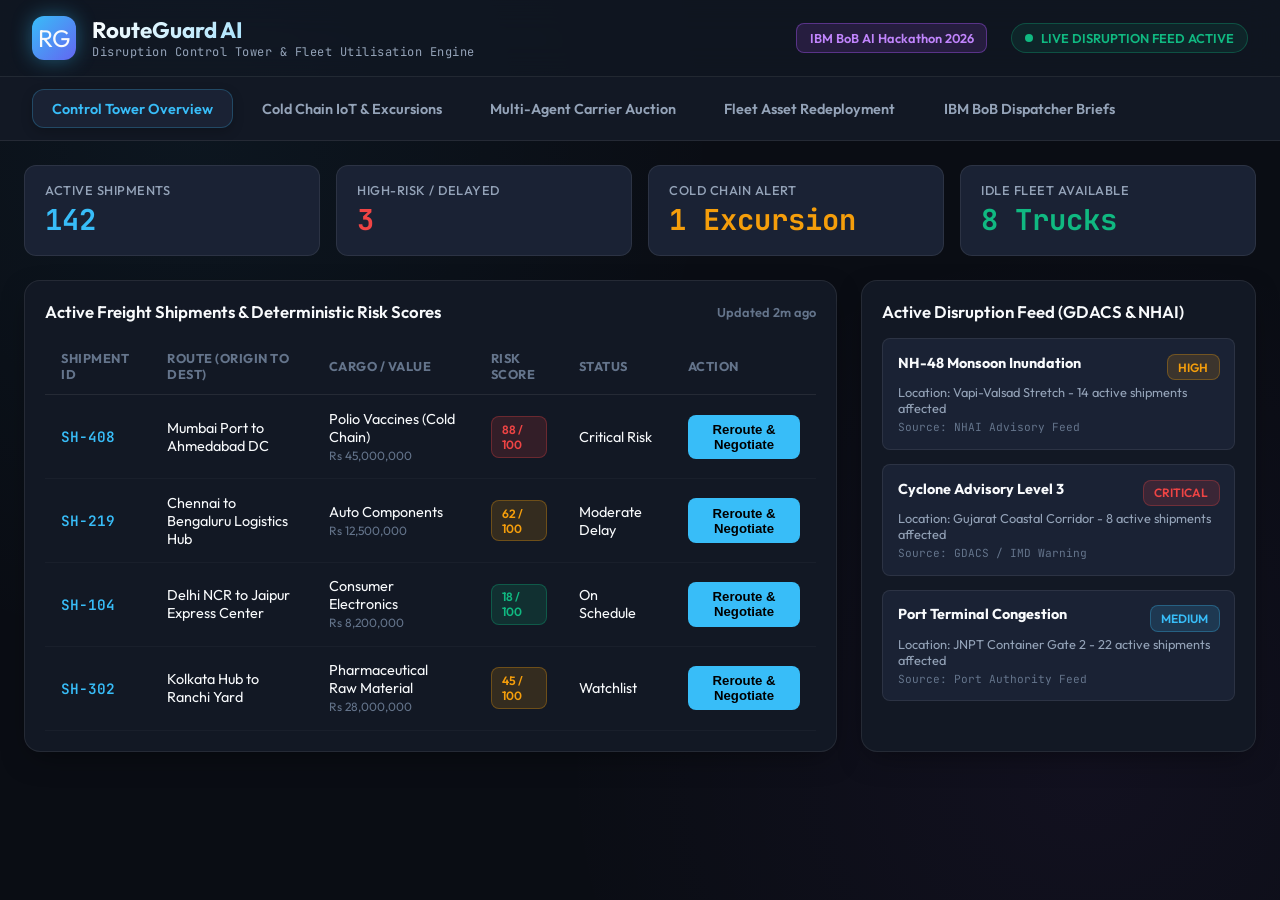
==== src/frontend/index.html @ 5aabf092 "feat: initial submission - RouteGuard AI Supply Chain Disruption Assistant IBM BoB AI Innovation Hac" ====
﻿<!DOCTYPE html>
<html lang="en">
<head>
  <meta charset="UTF-8">
  <meta name="viewport" content="width=device-width, initial-scale=1.0">
  <title>RouteGuard AI  -  Disruption Assistant &amp; Fleet Utilisation Optimizer</title>
  <link rel="stylesheet" href="styles.css">
</head>
<body>

  <!-- Header -->
  <header class="app-header">
    <div class="brand-section">
      <div class="logo-badge">RG</div>
      <div>
        <h1 class="brand-title">RouteGuard AI</h1>
        <p class="brand-sub">Disruption Control Tower &amp; Fleet Utilisation Engine</p>
      </div>
    </div>
    
    <div class="header-meta">
      <div class="bob-tag">
        IBM BoB AI Hackathon 2026
      </div>
      <div class="live-badge">
        <span class="pulse-dot"></span> LIVE DISRUPTION FEED ACTIVE
      </div>
    </div>
  </header>

  <!-- Navigation Tabs -->
  <nav class="nav-tabs">
    <button class="tab-btn active" onclick="switchTab('control-tower')">
      Control Tower Overview
    </button>
    <button class="tab-btn" onclick="switchTab('cold-chain')">
      Cold Chain IoT &amp; Excursions
    </button>
    <button class="tab-btn" onclick="switchTab('negotiation')">
      Multi-Agent Carrier Auction
    </button>
    <button class="tab-btn" onclick="switchTab('fleet')">
      Fleet Asset Redeployment
    </button>
    <button class="tab-btn" onclick="switchTab('copilot')">
      IBM BoB Dispatcher Briefs
    </button>
  </nav>

  <!-- Main Content Container -->
  <main class="main-container">

    <!-- 1. CONTROL TOWER OVERVIEW TAB -->
    <section id="tab-control-tower" class="tab-content active">
      <!-- Top Metrics -->
      <div class="stats-banner" style="margin-bottom: 1.5rem;">
        <div class="stat-box">
          <span class="stat-label">Active Shipments</span>
          <span class="stat-value accent" id="stat-active-count">142</span>
        </div>
        <div class="stat-box">
          <span class="stat-label">High-Risk / Delayed</span>
          <span class="stat-value critical" id="stat-risk-count">3</span>
        </div>
        <div class="stat-box">
          <span class="stat-label">Cold Chain Alert</span>
          <span class="stat-value warning" id="stat-cold-count">1 Excursion</span>
        </div>
        <div class="stat-box">
          <span class="stat-label">Idle Fleet Available</span>
          <span class="stat-value safe" id="stat-idle-count">8 Trucks</span>
        </div>
      </div>

      <div class="grid-container">
        <!-- Active Shipments Table -->
        <div class="card" style="grid-column: span 8;">
          <div class="card-title">
            <span>Active Freight Shipments &amp; Deterministic Risk Scores</span>
            <span style="font-size: 0.8rem; color: var(--text-muted);">Updated 2m ago</span>
          </div>

          <table class="shipment-table">
            <thead>
              <tr>
                <th>Shipment ID</th>
                <th>Route (Origin to Dest)</th>
                <th>Cargo / Value</th>
                <th>Risk Score</th>
                <th>Status</th>
                <th>Action</th>
              </tr>
            </thead>
            <tbody id="shipments-tbody">
              <!-- Rendered dynamically by JS -->
            </tbody>
          </table>
        </div>

        <!-- Live Disruption Radar -->
        <div class="card" style="grid-column: span 4;">
          <div class="card-title">
            <span>Active Disruption Feed (GDACS &amp; NHAI)</span>
          </div>

          <div id="disruption-feed-list" style="display: flex; flex-direction: column; gap: 0.9rem;">
            <!-- Rendered by JS -->
          </div>
        </div>
      </div>
    </section>

    <!-- 2. COLD CHAIN IOT MONITOR TAB -->
    <section id="tab-cold-chain" class="tab-content">
      <div class="card" style="margin-bottom: 1.5rem;">
        <div class="telemetry-header">
          <div>
            <h2 style="font-size: 1.2rem; font-weight: 700;">Cold Chain IoT Sensor Log &amp; Excursion Inspector</h2>
            <p style="font-size: 0.85rem; color: var(--text-secondary); margin-top: 2px;">
              Pre-delivery temperature excursion detection &amp; WHO/USFDA 21 CFR regulatory severity classification.
            </p>
          </div>
          <span class="badge badge-critical" id="cold-chain-status-badge">1 BREACH DETECTED</span>
        </div>

        <!-- Sensor Chart Visualization -->
        <div style="font-size: 0.85rem; font-weight: 600; color: var(--text-secondary); margin-bottom: 0.5rem;">
          SH-408 (Polio Vaccine Shipment)  -  Temperature Logs (deg C)
        </div>
        <div class="sensor-chart-container" id="sensor-chart">
          <!-- Rendered dynamically by JS -->
        </div>

        <!-- Regulatory Severity Classification Box -->
        <div style="background: rgba(239, 68, 68, 0.08); border: 1px solid rgba(239, 68, 68, 0.3); border-radius: var(--radius-md); padding: 1.25rem; margin-top: 1rem;">
          <div style="display: flex; justify-content: space-between; align-items: flex-start;">
            <div>
              <span class="badge badge-critical">CRITICAL REGULATORY EXCURSION</span>
              <h3 style="font-size: 1.1rem; font-weight: 700; margin-top: 0.5rem; color: #f87171;">
                Temperature Spike: 9.4 deg C for 42 consecutive minutes (Threshold: 2.0 deg C - 8.0 deg C)
              </h3>
              <p style="font-size: 0.85rem; color: var(--text-secondary); margin-top: 0.4rem; line-height: 1.4;">
                <strong>Regulatory Analysis:</strong> Violates WHO Vaccine Cold Chain Guidelines (Section 4.2) and USFDA 21 CFR Part 211. Severe potency loss risk if unmitigated prior to arrival at Ahmedabad Distribution Center.
              </p>
            </div>
            <button class="btn-action" style="background: var(--status-critical); color: #fff;" onclick="triggerColdChainReroute()">
              Dispatch Emergency Cold-Storage Reroute
            </button>
          </div>
        </div>
      </div>
    </section>

    <!-- 3. MULTI-AGENT CARRIER AUCTION TAB -->
    <section id="tab-negotiation" class="tab-content">
      <div class="card">
        <div class="card-title">
          <span>CrewAI Multi-Agent Carrier Negotiation Hub</span>
          <span class="badge badge-blue">Interactive Agent Auction</span>
        </div>
        <p style="font-size: 0.85rem; color: var(--text-secondary); margin-bottom: 1rem;">
          Simulated carrier personas bid in real-time on rerouted shipment SH-408. Negotiation logic balances Price, ETA Delta, and SLA Reliability Score.
        </p>

        <div class="bidding-grid" id="bidding-container">
          <!-- Rendered dynamically by JS -->
        </div>
      </div>
    </section>

    <!-- 4. FLEET ASSET REDEPLOYMENT TAB -->
    <section id="tab-fleet" class="tab-content">
      <div class="card">
        <div class="card-title">
          <span>Fleet Utilisation &amp; Idle Asset Redeployment Engine</span>
          <span class="badge badge-safe">8 Idle Assets Available</span>
        </div>
        <p style="font-size: 0.85rem; color: var(--text-secondary); margin-bottom: 1rem;">
          Matches unassigned trucks/containers sitting in proximity to disrupted corridors for instant load re-assignment.
        </p>

        <table class="shipment-table">
          <thead>
            <tr>
              <th>Asset ID / Type</th>
              <th>Current Location</th>
              <th>Driver / Status</th>
              <th>Distance to Surge Route</th>
              <th>Redeployment Match Score</th>
              <th>Action</th>
            </tr>
          </thead>
          <tbody id="fleet-tbody">
            <!-- Rendered dynamically by JS -->
          </tbody>
        </table>
      </div>
    </section>

    <!-- 5. IBM BOB DISPATCHER COPILOT TAB -->
    <section id="tab-copilot" class="tab-content">
      <div class="card">
        <div class="card-title">
          <span>IBM BoB Grounded Dispatcher Copilot</span>
          <span class="badge badge-blue">Zero-Hallucination Guardrails Active</span>
        </div>
        <p style="font-size: 0.85rem; color: var(--text-secondary); margin-bottom: 1rem;">
          Translates complex risk computations, cold-chain sensor breaches, and carrier bids into actionable natural-language briefs.
        </p>

        <div class="copilot-container">
          <div class="chat-history" id="chat-history">
            <div class="msg-bubble assistant">
              <div class="grounded-badge">IBM BoB Copilot  -  Grounded Response</div>
              Welcome Dispatcher! I have analyzed 142 active shipments. <strong>SH-408 (Polio Vaccines)</strong> requires immediate attention due to a 9.4 deg C cold-chain excursion and NH-48 monsoon flooding. How can I assist you?
            </div>
          </div>

          <div class="chat-input-row">
            <input type="text" id="chat-input" placeholder="Ask BoB (e.g. Summarize risk for SH-408, Recommend reroute for cold chain)..." onkeypress="if(event.key === 'Enter') sendCopilotMsg()">
            <button class="btn-action" onclick="sendCopilotMsg()">Send Brief Prompt</button>
          </div>
        </div>
      </div>
    </section>

  </main>

  <!-- Reroute Modal -->
  <div class="modal-overlay" id="reroute-modal">
    <div class="modal-content">
      <button class="modal-close" onclick="closeModal()">&times;</button>
      <h2 style="font-size: 1.3rem; margin-bottom: 0.5rem; color: var(--accent-blue);" id="modal-shipment-title">
        Reroute Analysis: SH-408
      </h2>
      <p style="font-size: 0.85rem; color: var(--text-secondary); margin-bottom: 1.25rem;">
        Deterministic corridor evaluation engine results with price and delay deltas.
      </p>

      <div id="modal-corridor-list" style="display: flex; flex-direction: column; gap: 1rem;">
        <!-- Rendered by JS -->
      </div>
    </div>
  </div>

  <script src="app.js"></script>
</body>
</html>
---- src/frontend/styles.css ----
/* RouteGuard AI — Control Tower Stylesheet */
@import url('https://fonts.googleapis.com/css2?family=Outfit:wght@300;400;500;600;700&family=JetBrains+Mono:wght@400;500;600&display=swap');

:root {
  --bg-primary: #0a0d14;
  --bg-surface: #121824;
  --bg-surface-elevated: #1a2234;
  --bg-glass: rgba(18, 24, 36, 0.75);
  
  --border-color: rgba(255, 255, 255, 0.08);
  --border-glow: rgba(56, 189, 248, 0.25);
  
  --text-primary: #f8fafc;
  --text-secondary: #94a3b8;
  --text-muted: #64748b;
  
  --accent-blue: #38bdf8;
  --accent-cyan: #06b6d4;
  --accent-indigo: #6366f1;
  --accent-purple: #a855f7;
  
  --status-critical: #ef4444;
  --status-critical-glow: rgba(239, 68, 68, 0.35);
  --status-warning: #f59e0b;
  --status-warning-glow: rgba(245, 158, 11, 0.35);
  --status-safe: #10b981;
  --status-safe-glow: rgba(16, 185, 129, 0.35);
  
  --font-main: 'Outfit', sans-serif;
  --font-code: 'JetBrains Mono', monospace;
  
  --radius-sm: 8px;
  --radius-md: 12px;
  --radius-lg: 16px;
  --radius-xl: 24px;
}

* {
  margin: 0;
  padding: 0;
  box-sizing: border-box;
}

body {
  font-family: var(--font-main);
  background-color: var(--bg-primary);
  color: var(--text-primary);
  min-height: 100vh;
  overflow-x: hidden;
  background-image: 
    radial-gradient(circle at 15% 15%, rgba(56, 189, 248, 0.05) 0%, transparent 40%),
    radial-gradient(circle at 85% 85%, rgba(168, 85, 247, 0.05) 0%, transparent 40%);
}

/* App Header */
.app-header {
  display: flex;
  justify-content: space-between;
  align-items: center;
  padding: 1rem 2rem;
  background: var(--bg-glass);
  backdrop-filter: blur(16px);
  border-bottom: 1px solid var(--border-color);
  position: sticky;
  top: 0;
  z-index: 1000;
}

.brand-section {
  display: flex;
  align-items: center;
  gap: 1rem;
}

.logo-badge {
  width: 44px;
  height: 44px;
  background: linear-gradient(135deg, var(--accent-blue), var(--accent-indigo));
  border-radius: var(--radius-md);
  display: flex;
  align-items: center;
  justify-content: center;
  font-size: 1.5rem;
  box-shadow: 0 0 20px rgba(56, 189, 248, 0.4);
}

.brand-title {
  font-size: 1.4rem;
  font-weight: 700;
  background: linear-gradient(135deg, #ffffff, var(--accent-blue));
  -webkit-background-clip: text;
  -webkit-text-fill-color: transparent;
}

.brand-sub {
  font-size: 0.75rem;
  color: var(--text-secondary);
  font-family: var(--font-code);
  letter-spacing: 0.5px;
}

.header-meta {
  display: flex;
  align-items: center;
  gap: 1.5rem;
}

.live-badge {
  display: flex;
  align-items: center;
  gap: 0.5rem;
  padding: 0.4rem 0.8rem;
  background: rgba(16, 185, 129, 0.1);
  border: 1px solid rgba(16, 185, 129, 0.3);
  border-radius: 9999px;
  font-size: 0.8rem;
  color: var(--status-safe);
  font-weight: 600;
}

.pulse-dot {
  width: 8px;
  height: 8px;
  background-color: var(--status-safe);
  border-radius: 50%;
  animation: pulse 2s infinite;
}

@keyframes pulse {
  0% { transform: scale(0.95); box-shadow: 0 0 0 0 rgba(16, 185, 129, 0.7); }
  70% { transform: scale(1); box-shadow: 0 0 0 10px rgba(16, 185, 129, 0); }
  100% { transform: scale(0.95); box-shadow: 0 0 0 0 rgba(16, 185, 129, 0); }
}

.bob-tag {
  background: rgba(168, 85, 247, 0.15);
  border: 1px solid rgba(168, 85, 247, 0.4);
  color: #c084fc;
  padding: 0.4rem 0.8rem;
  border-radius: var(--radius-sm);
  font-size: 0.8rem;
  font-weight: 600;
  display: flex;
  align-items: center;
  gap: 0.4rem;
}

/* Navigation Tabs */
.nav-tabs {
  display: flex;
  gap: 0.5rem;
  padding: 0.75rem 2rem;
  background: var(--bg-surface);
  border-bottom: 1px solid var(--border-color);
  overflow-x: auto;
}

.tab-btn {
  background: transparent;
  border: 1px solid transparent;
  color: var(--text-secondary);
  padding: 0.6rem 1.2rem;
  border-radius: var(--radius-md);
  font-family: var(--font-main);
  font-size: 0.9rem;
  font-weight: 600;
  cursor: pointer;
  display: flex;
  align-items: center;
  gap: 0.5rem;
  transition: all 0.25s ease;
}

.tab-btn:hover {
  color: var(--text-primary);
  background: rgba(255, 255, 255, 0.04);
}

.tab-btn.active {
  background: var(--bg-surface-elevated);
  color: var(--accent-blue);
  border-color: var(--border-glow);
  box-shadow: 0 4px 12px rgba(0, 0, 0, 0.2);
}

/* Layout Main Container */
.main-container {
  max-width: 1600px;
  margin: 0 auto;
  padding: 1.5rem;
}

.tab-content {
  display: none;
  animation: fadeIn 0.3s ease;
}

.tab-content.active {
  display: block;
}

@keyframes fadeIn {
  from { opacity: 0; transform: translateY(6px); }
  to { opacity: 1; transform: translateY(0); }
}

/* Dashboard Grid */
.grid-container {
  display: grid;
  grid-template-columns: repeat(12, 1fr);
  gap: 1.5rem;
}

.card {
  background: var(--bg-surface);
  border: 1px solid var(--border-color);
  border-radius: var(--radius-lg);
  padding: 1.25rem;
  position: relative;
  overflow: hidden;
  box-shadow: 0 10px 30px -10px rgba(0,0,0,0.5);
  transition: transform 0.2s ease, border-color 0.2s ease;
}

.card:hover {
  border-color: rgba(255, 255, 255, 0.15);
}

.card-title {
  font-size: 1.05rem;
  font-weight: 600;
  color: var(--text-primary);
  margin-bottom: 1rem;
  display: flex;
  align-items: center;
  justify-content: space-between;
}

/* Stats Ticker Banner */
.stats-banner {
  grid-column: span 12;
  display: grid;
  grid-template-columns: repeat(auto-fit, minmax(220px, 1fr));
  gap: 1rem;
}

.stat-box {
  background: var(--bg-surface-elevated);
  border: 1px solid var(--border-color);
  border-radius: var(--radius-md);
  padding: 1rem 1.25rem;
  display: flex;
  flex-direction: column;
}

.stat-label {
  font-size: 0.8rem;
  color: var(--text-secondary);
  font-weight: 500;
  text-transform: uppercase;
  letter-spacing: 0.5px;
}

.stat-value {
  font-size: 1.8rem;
  font-weight: 700;
  margin-top: 0.2rem;
  font-family: var(--font-code);
}

.stat-value.critical { color: var(--status-critical); }
.stat-value.warning { color: var(--status-warning); }
.stat-value.safe { color: var(--status-safe); }
.stat-value.accent { color: var(--accent-blue); }

/* Shipment Table */
.shipment-table {
  width: 100%;
  border-collapse: collapse;
  margin-top: 0.5rem;
}

.shipment-table th {
  text-align: left;
  padding: 0.75rem 1rem;
  color: var(--text-muted);
  font-size: 0.8rem;
  text-transform: uppercase;
  letter-spacing: 0.5px;
  border-bottom: 1px solid var(--border-color);
}

.shipment-table td {
  padding: 0.9rem 1rem;
  font-size: 0.9rem;
  border-bottom: 1px solid rgba(255, 255, 255, 0.03);
}

.shipment-table tr:hover td {
  background: rgba(255, 255, 255, 0.02);
}

/* Badges */
.badge {
  padding: 0.3rem 0.65rem;
  border-radius: var(--radius-sm);
  font-size: 0.75rem;
  font-weight: 600;
  display: inline-flex;
  align-items: center;
  gap: 0.3rem;
}

.badge-critical {
  background: rgba(239, 68, 68, 0.15);
  color: var(--status-critical);
  border: 1px solid rgba(239, 68, 68, 0.3);
}

.badge-warning {
  background: rgba(245, 158, 11, 0.15);
  color: var(--status-warning);
  border: 1px solid rgba(245, 158, 11, 0.3);
}

.badge-safe {
  background: rgba(16, 185, 129, 0.15);
  color: var(--status-safe);
  border: 1px solid rgba(16, 185, 129, 0.3);
}

.badge-blue {
  background: rgba(56, 189, 248, 0.15);
  color: var(--accent-blue);
  border: 1px solid rgba(56, 189, 248, 0.3);
}

/* Action Button */
.btn-action {
  background: var(--accent-blue);
  color: #000;
  border: none;
  padding: 0.45rem 0.9rem;
  border-radius: var(--radius-sm);
  font-weight: 600;
  font-size: 0.825rem;
  cursor: pointer;
  transition: all 0.2s ease;
}

.btn-action:hover {
  background: #7dd3fc;
  box-shadow: 0 0 12px rgba(56, 189, 248, 0.5);
}

/* Cold Chain Telemetry View */
.telemetry-header {
  display: flex;
  justify-content: space-between;
  align-items: center;
  margin-bottom: 1rem;
}

.sensor-chart-container {
  height: 220px;
  width: 100%;
  background: var(--bg-surface-elevated);
  border-radius: var(--radius-md);
  padding: 1rem;
  margin: 1rem 0;
  position: relative;
  display: flex;
  align-items: flex-end;
  gap: 8px;
}

.chart-bar-wrap {
  flex: 1;
  display: flex;
  flex-direction: column;
  align-items: center;
  height: 100%;
  justify-content: flex-end;
}

.chart-bar {
  width: 100%;
  border-radius: 4px 4px 0 0;
  transition: height 0.4s ease;
  position: relative;
}

.chart-bar.breach {
  background: linear-gradient(to top, var(--status-critical), #f87171);
  box-shadow: 0 0 10px var(--status-critical-glow);
}

.chart-bar.normal {
  background: linear-gradient(to top, var(--accent-cyan), var(--accent-blue));
}

.bar-time {
  font-size: 0.65rem;
  color: var(--text-muted);
  margin-top: 6px;
  font-family: var(--font-code);
}

.bar-val {
  font-size: 0.7rem;
  font-family: var(--font-code);
  font-weight: 600;
  margin-bottom: 4px;
}

/* CrewAI Bidding Cards */
.bidding-grid {
  display: grid;
  grid-template-columns: repeat(auto-fit, minmax(300px, 1fr));
  gap: 1.25rem;
  margin-top: 1rem;
}

.bidder-card {
  background: var(--bg-surface-elevated);
  border: 1px solid var(--border-color);
  border-radius: var(--radius-md);
  padding: 1.25rem;
  display: flex;
  flex-direction: column;
  justify-content: space-between;
}

.bidder-card.winner {
  border-color: var(--status-safe);
  box-shadow: 0 0 20px rgba(16, 185, 129, 0.2);
}

.bidder-name {
  font-size: 1.1rem;
  font-weight: 700;
  display: flex;
  align-items: center;
  justify-content: space-between;
}

.bid-metrics {
  margin: 1rem 0;
  display: grid;
  grid-template-columns: 1fr 1fr;
  gap: 0.75rem;
}

.metric-item {
  background: rgba(0, 0, 0, 0.2);
  padding: 0.5rem 0.75rem;
  border-radius: var(--radius-sm);
}

.metric-item .val {
  font-size: 1.1rem;
  font-weight: 700;
  font-family: var(--font-code);
}

/* Copilot Chat */
.copilot-container {
  display: flex;
  flex-direction: column;
  height: 520px;
  background: var(--bg-surface-elevated);
  border-radius: var(--radius-md);
  border: 1px solid var(--border-color);
}

.chat-history {
  flex: 1;
  padding: 1.25rem;
  overflow-y: auto;
  display: flex;
  flex-direction: column;
  gap: 1rem;
}

.msg-bubble {
  max-width: 80%;
  padding: 0.9rem 1.1rem;
  border-radius: var(--radius-md);
  font-size: 0.9rem;
  line-height: 1.5;
}

.msg-bubble.assistant {
  align-self: flex-start;
  background: rgba(255, 255, 255, 0.05);
  border: 1px solid var(--border-color);
  color: var(--text-primary);
}

.msg-bubble.user {
  align-self: flex-end;
  background: linear-gradient(135deg, var(--accent-blue), var(--accent-indigo));
  color: #fff;
}

.msg-bubble .grounded-badge {
  font-size: 0.7rem;
  font-family: var(--font-code);
  color: var(--accent-cyan);
  margin-bottom: 0.4rem;
  display: flex;
  align-items: center;
  gap: 0.3rem;
}

.chat-input-row {
  display: flex;
  padding: 0.9rem;
  background: var(--bg-surface);
  border-top: 1px solid var(--border-color);
  gap: 0.75rem;
}

.chat-input-row input {
  flex: 1;
  background: var(--bg-surface-elevated);
  border: 1px solid var(--border-color);
  border-radius: var(--radius-sm);
  padding: 0.75rem 1rem;
  color: #fff;
  font-family: var(--font-main);
  font-size: 0.9rem;
  outline: none;
}

.chat-input-row input:focus {
  border-color: var(--accent-blue);
}

/* Modal Popup */
.modal-overlay {
  position: fixed;
  top: 0;
  left: 0;
  width: 100vw;
  height: 100vh;
  background: rgba(0, 0, 0, 0.8);
  backdrop-filter: blur(8px);
  display: flex;
  align-items: center;
  justify-content: center;
  z-index: 9999;
  opacity: 0;
  pointer-events: none;
  transition: opacity 0.25s ease;
}

.modal-overlay.active {
  opacity: 1;
  pointer-events: auto;
}

.modal-content {
  background: var(--bg-surface);
  border: 1px solid var(--border-glow);
  border-radius: var(--radius-xl);
  max-width: 750px;
  width: 90%;
  padding: 2rem;
  position: relative;
  box-shadow: 0 20px 50px rgba(0,0,0,0.8);
}

.modal-close {
  position: absolute;
  top: 1.25rem;
  right: 1.25rem;
  background: transparent;
  border: none;
  color: var(--text-muted);
  font-size: 1.5rem;
  cursor: pointer;
}

.modal-close:hover { color: #fff; }
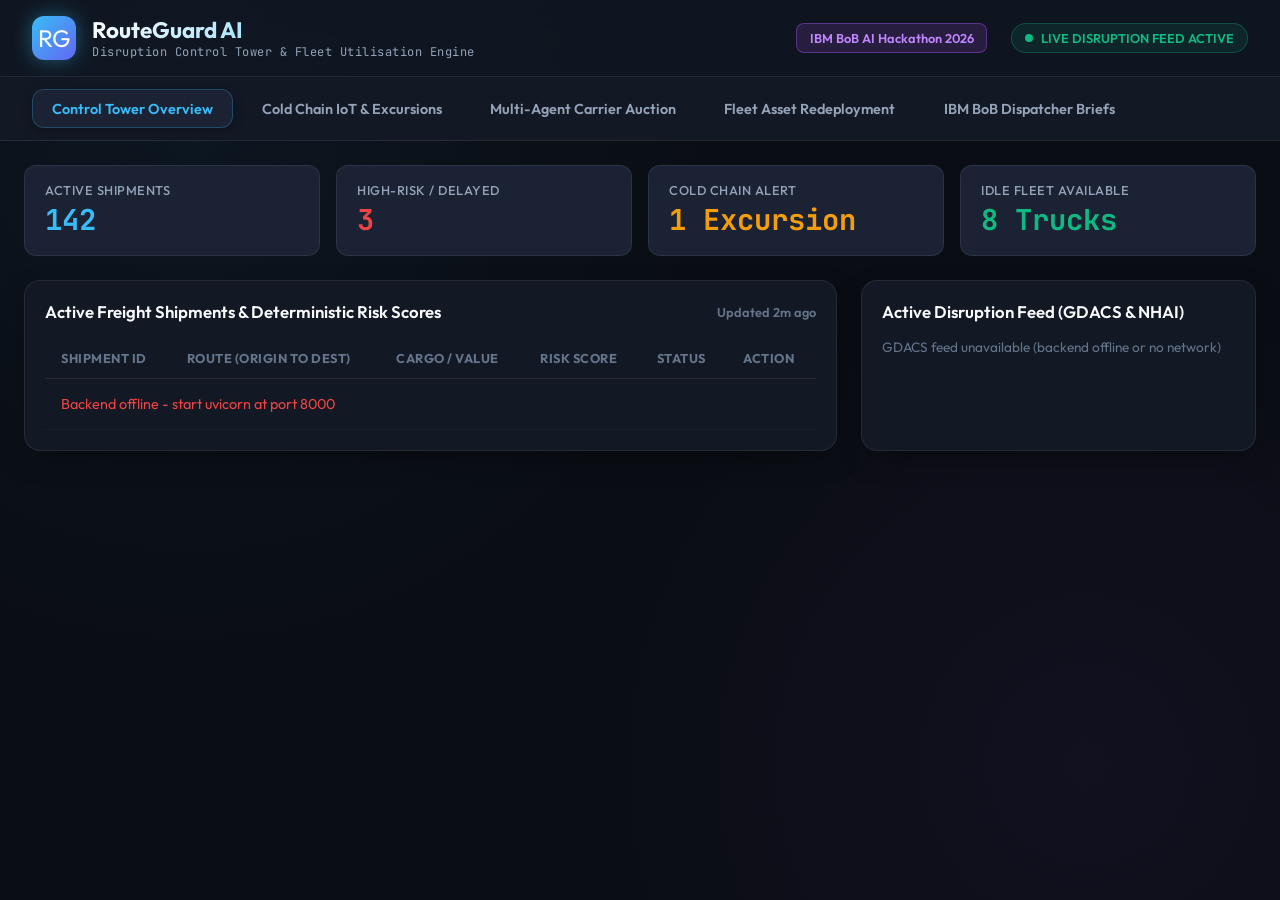
==== commit f111ec9a: "feat: wire all frontend tabs to live backend APIs - Remove all hardcoded mockData arrays (mockShipme" ====
--- a/src/frontend/index.html
+++ b/src/frontend/index.html
@@ -125,28 +125,15 @@
 
         <!-- Sensor Chart Visualization -->
         <div style="font-size: 0.85rem; font-weight: 600; color: var(--text-secondary); margin-bottom: 0.5rem;">
-          SH-408 (Polio Vaccine Shipment)  -  Temperature Logs (deg C)
+          SHP-1001 (Polio Vaccine Shipment) - Live IoT Temperature Logs (deg C)
         </div>
         <div class="sensor-chart-container" id="sensor-chart">
-          <!-- Rendered dynamically by JS -->
-        </div>
-
-        <!-- Regulatory Severity Classification Box -->
-        <div style="background: rgba(239, 68, 68, 0.08); border: 1px solid rgba(239, 68, 68, 0.3); border-radius: var(--radius-md); padding: 1.25rem; margin-top: 1rem;">
-          <div style="display: flex; justify-content: space-between; align-items: flex-start;">
-            <div>
-              <span class="badge badge-critical">CRITICAL REGULATORY EXCURSION</span>
-              <h3 style="font-size: 1.1rem; font-weight: 700; margin-top: 0.5rem; color: #f87171;">
-                Temperature Spike: 9.4 deg C for 42 consecutive minutes (Threshold: 2.0 deg C - 8.0 deg C)
-              </h3>
-              <p style="font-size: 0.85rem; color: var(--text-secondary); margin-top: 0.4rem; line-height: 1.4;">
-                <strong>Regulatory Analysis:</strong> Violates WHO Vaccine Cold Chain Guidelines (Section 4.2) and USFDA 21 CFR Part 211. Severe potency loss risk if unmitigated prior to arrival at Ahmedabad Distribution Center.
-              </p>
-            </div>
-            <button class="btn-action" style="background: var(--status-critical); color: #fff;" onclick="triggerColdChainReroute()">
-              Dispatch Emergency Cold-Storage Reroute
-            </button>
-          </div>
+          <!-- Rendered dynamically by JS from GET /api/cold-chain/telemetry/SHP-1001 -->
+        </div>
+
+        <!-- Regulatory Severity Box - populated dynamically by loadColdChain() -->
+        <div id="cold-chain-report-box">
+          <!-- Filled by app.js loadColdChain() from GET /api/cold-chain/report/SHP-1001 -->
         </div>
       </div>
     </section>
@@ -159,11 +146,26 @@
           <span class="badge badge-blue">Interactive Agent Auction</span>
         </div>
         <p style="font-size: 0.85rem; color: var(--text-secondary); margin-bottom: 1rem;">
-          Simulated carrier personas bid in real-time on rerouted shipment SH-408. Negotiation logic balances Price, ETA Delta, and SLA Reliability Score.
+          Three CrewAI carrier agents bid on the rerouted shipment. The negotiator agent picks the best contract.
+          Priority: <strong>balanced</strong> (cheapest | fastest | most_reliable | balanced).
         </p>
 
+        <div style="display: flex; gap: 0.75rem; margin-bottom: 1rem; flex-wrap: wrap;">
+          <button class="btn-action" onclick="runNegotiation('SHP-1001','balanced')">
+            Run Auction for SHP-1001 (Vaccines)
+          </button>
+          <button class="btn-action" onclick="runNegotiation('SHP-1002','cheapest')">
+            Run Auction for SHP-1002 (Machinery)
+          </button>
+          <button class="btn-action" onclick="runNegotiation('SHP-1003','fastest')">
+            Run Auction for SHP-1003 (Electronics JIT)
+          </button>
+        </div>
+
         <div class="bidding-grid" id="bidding-container">
-          <!-- Rendered dynamically by JS -->
+          <div style="text-align:center;padding:2rem;color:var(--text-muted);grid-column:1/-1;">
+            Click a button above to run the live CrewAI carrier auction.
+          </div>
         </div>
       </div>
     </section>
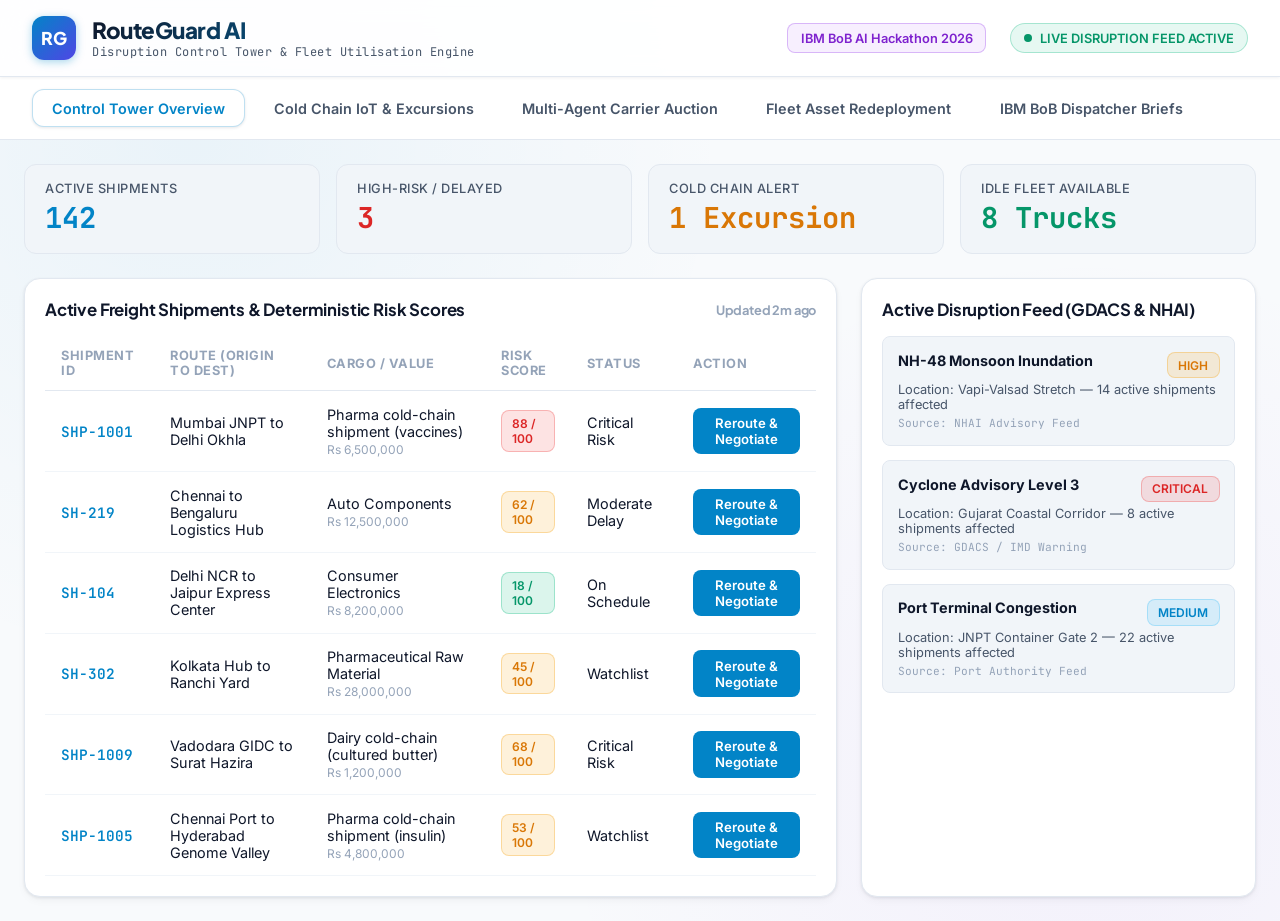
==== commit ef84571b: "feat: v1 improvements — live-wired dashboard, SSE copilot, light theme, richer demo data - Fix front" ====
--- a/src/frontend/index.html
+++ b/src/frontend/index.html
@@ -30,19 +30,19 @@
 
   <!-- Navigation Tabs -->
   <nav class="nav-tabs">
-    <button class="tab-btn active" onclick="switchTab('control-tower')">
+    <button class="tab-btn active" onclick="switchTab('control-tower', this)">
       Control Tower Overview
     </button>
-    <button class="tab-btn" onclick="switchTab('cold-chain')">
+    <button class="tab-btn" onclick="switchTab('cold-chain', this)">
       Cold Chain IoT &amp; Excursions
     </button>
-    <button class="tab-btn" onclick="switchTab('negotiation')">
+    <button class="tab-btn" onclick="switchTab('negotiation', this)">
       Multi-Agent Carrier Auction
     </button>
-    <button class="tab-btn" onclick="switchTab('fleet')">
+    <button class="tab-btn" onclick="switchTab('fleet', this)">
       Fleet Asset Redeployment
     </button>
-    <button class="tab-btn" onclick="switchTab('copilot')">
+    <button class="tab-btn" onclick="switchTab('copilot', this)">
       IBM BoB Dispatcher Briefs
     </button>
   </nav>
@@ -125,15 +125,28 @@
 
         <!-- Sensor Chart Visualization -->
         <div style="font-size: 0.85rem; font-weight: 600; color: var(--text-secondary); margin-bottom: 0.5rem;">
-          SHP-1001 (Polio Vaccine Shipment) - Live IoT Temperature Logs (deg C)
+          SHP-1001 (Pharma Cold-Chain Shipment)  -  Temperature Logs (deg C)
         </div>
         <div class="sensor-chart-container" id="sensor-chart">
-          <!-- Rendered dynamically by JS from GET /api/cold-chain/telemetry/SHP-1001 -->
-        </div>
-
-        <!-- Regulatory Severity Box - populated dynamically by loadColdChain() -->
-        <div id="cold-chain-report-box">
-          <!-- Filled by app.js loadColdChain() from GET /api/cold-chain/report/SHP-1001 -->
+          <!-- Rendered dynamically by JS -->
+        </div>
+
+        <!-- Regulatory Severity Classification Box (updated live from /api/cold-chain/report) -->
+        <div id="cold-severity-box" style="background: rgba(239, 68, 68, 0.08); border: 1px solid rgba(239, 68, 68, 0.3); border-radius: var(--radius-md); padding: 1.25rem; margin-top: 1rem;">
+          <div style="display: flex; justify-content: space-between; align-items: flex-start;">
+            <div>
+              <span class="badge badge-critical" id="cold-box-badge">CRITICAL REGULATORY EXCURSION</span>
+              <h3 id="cold-box-title" style="font-size: 1.1rem; font-weight: 700; margin-top: 0.5rem; color: var(--status-critical);">
+                Temperature Spike: 9.4 deg C for 42 consecutive minutes (Threshold: 2.0 deg C - 8.0 deg C)
+              </h3>
+              <p id="cold-box-desc" style="font-size: 0.85rem; color: var(--text-secondary); margin-top: 0.4rem; line-height: 1.4;">
+                <strong>Regulatory Analysis:</strong> Violates WHO Vaccine Cold Chain Guidelines (Section 4.2) and USFDA 21 CFR Part 211. Severe potency loss risk if unmitigated prior to arrival at Ahmedabad Distribution Center.
+              </p>
+            </div>
+            <button class="btn-action" style="background: var(--status-critical); color: #fff;" onclick="triggerColdChainReroute()">
+              Dispatch Emergency Cold-Storage Reroute
+            </button>
+          </div>
         </div>
       </div>
     </section>
@@ -146,26 +159,11 @@
           <span class="badge badge-blue">Interactive Agent Auction</span>
         </div>
         <p style="font-size: 0.85rem; color: var(--text-secondary); margin-bottom: 1rem;">
-          Three CrewAI carrier agents bid on the rerouted shipment. The negotiator agent picks the best contract.
-          Priority: <strong>balanced</strong> (cheapest | fastest | most_reliable | balanced).
+          Simulated carrier personas bid in real-time on rerouted shipment SH-408. Negotiation logic balances Price, ETA Delta, and SLA Reliability Score.
         </p>
 
-        <div style="display: flex; gap: 0.75rem; margin-bottom: 1rem; flex-wrap: wrap;">
-          <button class="btn-action" onclick="runNegotiation('SHP-1001','balanced')">
-            Run Auction for SHP-1001 (Vaccines)
-          </button>
-          <button class="btn-action" onclick="runNegotiation('SHP-1002','cheapest')">
-            Run Auction for SHP-1002 (Machinery)
-          </button>
-          <button class="btn-action" onclick="runNegotiation('SHP-1003','fastest')">
-            Run Auction for SHP-1003 (Electronics JIT)
-          </button>
-        </div>
-
         <div class="bidding-grid" id="bidding-container">
-          <div style="text-align:center;padding:2rem;color:var(--text-muted);grid-column:1/-1;">
-            Click a button above to run the live CrewAI carrier auction.
-          </div>
+          <!-- Rendered dynamically by JS -->
         </div>
       </div>
     </section>
@@ -175,7 +173,7 @@
       <div class="card">
         <div class="card-title">
           <span>Fleet Utilisation &amp; Idle Asset Redeployment Engine</span>
-          <span class="badge badge-safe">8 Idle Assets Available</span>
+          <span class="badge badge-safe" id="fleet-idle-badge">Idle Assets Available</span>
         </div>
         <p style="font-size: 0.85rem; color: var(--text-secondary); margin-bottom: 1rem;">
           Matches unassigned trucks/containers sitting in proximity to disrupted corridors for instant load re-assignment.
@@ -214,7 +212,7 @@
           <div class="chat-history" id="chat-history">
             <div class="msg-bubble assistant">
               <div class="grounded-badge">IBM BoB Copilot  -  Grounded Response</div>
-              Welcome Dispatcher! I have analyzed 142 active shipments. <strong>SH-408 (Polio Vaccines)</strong> requires immediate attention due to a 9.4 deg C cold-chain excursion and NH-48 monsoon flooding. How can I assist you?
+              Welcome Dispatcher! I have analyzed 3 active shipments. <strong>SHP-1001 (Pharma cold-chain vaccines)</strong> requires attention due to the NH-48 waterlogging disruption near Vadodara. How can I assist you?
             </div>
           </div>
 
--- a/src/frontend/styles.css
+++ b/src/frontend/styles.css
@@ -1,32 +1,33 @@
-/* RouteGuard AI — Control Tower Stylesheet */
-@import url('https://fonts.googleapis.com/css2?family=Outfit:wght@300;400;500;600;700&family=JetBrains+Mono:wght@400;500;600&display=swap');
+/* RouteGuard AI — Control Tower Stylesheet (light theme) */
+@import url('https://fonts.googleapis.com/css2?family=Inter:wght@400;500;600;700;800&family=Plus+Jakarta+Sans:wght@500;600;700;800&family=JetBrains+Mono:wght@400;500;600&display=swap');
 
 :root {
-  --bg-primary: #0a0d14;
-  --bg-surface: #121824;
-  --bg-surface-elevated: #1a2234;
-  --bg-glass: rgba(18, 24, 36, 0.75);
-  
-  --border-color: rgba(255, 255, 255, 0.08);
-  --border-glow: rgba(56, 189, 248, 0.25);
-  
-  --text-primary: #f8fafc;
-  --text-secondary: #94a3b8;
-  --text-muted: #64748b;
-  
-  --accent-blue: #38bdf8;
-  --accent-cyan: #06b6d4;
-  --accent-indigo: #6366f1;
-  --accent-purple: #a855f7;
-  
-  --status-critical: #ef4444;
-  --status-critical-glow: rgba(239, 68, 68, 0.35);
-  --status-warning: #f59e0b;
-  --status-warning-glow: rgba(245, 158, 11, 0.35);
-  --status-safe: #10b981;
-  --status-safe-glow: rgba(16, 185, 129, 0.35);
-  
-  --font-main: 'Outfit', sans-serif;
+  --bg-primary: #f8fafc;
+  --bg-surface: #ffffff;
+  --bg-surface-elevated: #f1f5f9;
+  --bg-glass: rgba(255, 255, 255, 0.9);
+
+  --border-color: #e2e8f0;
+  --border-glow: rgba(2, 132, 199, 0.25);
+
+  --text-primary: #0f172a;
+  --text-secondary: #475569;
+  --text-muted: #94a3b8;
+
+  --accent-blue: #0284c7;
+  --accent-cyan: #0891b2;
+  --accent-indigo: #4f46e5;
+  --accent-purple: #9333ea;
+
+  --status-critical: #dc2626;
+  --status-critical-glow: rgba(220, 38, 38, 0.15);
+  --status-warning: #d97706;
+  --status-warning-glow: rgba(217, 119, 6, 0.15);
+  --status-safe: #059669;
+  --status-safe-glow: rgba(5, 150, 105, 0.15);
+
+  --font-main: 'Inter', system-ui, -apple-system, sans-serif;
+  --font-display: 'Plus Jakarta Sans', 'Inter', system-ui, sans-serif;
   --font-code: 'JetBrains Mono', monospace;
   
   --radius-sm: 8px;
@@ -47,9 +48,10 @@
   color: var(--text-primary);
   min-height: 100vh;
   overflow-x: hidden;
-  background-image: 
-    radial-gradient(circle at 15% 15%, rgba(56, 189, 248, 0.05) 0%, transparent 40%),
-    radial-gradient(circle at 85% 85%, rgba(168, 85, 247, 0.05) 0%, transparent 40%);
+  background-image:
+    radial-gradient(circle at 15% 15%, rgba(2, 132, 199, 0.06) 0%, transparent 40%),
+    radial-gradient(circle at 85% 85%, rgba(147, 51, 234, 0.05) 0%, transparent 40%);
+  -webkit-font-smoothing: antialiased;
 }
 
 /* App Header */
@@ -61,6 +63,7 @@
   background: var(--bg-glass);
   backdrop-filter: blur(16px);
   border-bottom: 1px solid var(--border-color);
+  box-shadow: 0 1px 3px rgba(15, 23, 42, 0.06);
   position: sticky;
   top: 0;
   z-index: 1000;
@@ -80,14 +83,19 @@
   display: flex;
   align-items: center;
   justify-content: center;
-  font-size: 1.5rem;
-  box-shadow: 0 0 20px rgba(56, 189, 248, 0.4);
+  font-family: var(--font-display);
+  font-weight: 800;
+  font-size: 1.1rem;
+  color: #ffffff;
+  box-shadow: 0 2px 8px rgba(2, 132, 199, 0.35);
 }
 
 .brand-title {
+  font-family: var(--font-display);
   font-size: 1.4rem;
-  font-weight: 700;
-  background: linear-gradient(135deg, #ffffff, var(--accent-blue));
+  font-weight: 800;
+  letter-spacing: -0.02em;
+  background: linear-gradient(135deg, #0f172a, var(--accent-blue));
   -webkit-background-clip: text;
   -webkit-text-fill-color: transparent;
 }
@@ -133,9 +141,9 @@
 }
 
 .bob-tag {
-  background: rgba(168, 85, 247, 0.15);
-  border: 1px solid rgba(168, 85, 247, 0.4);
-  color: #c084fc;
+  background: rgba(147, 51, 234, 0.08);
+  border: 1px solid rgba(147, 51, 234, 0.3);
+  color: #7e22ce;
   padding: 0.4rem 0.8rem;
   border-radius: var(--radius-sm);
   font-size: 0.8rem;
@@ -173,14 +181,14 @@
 
 .tab-btn:hover {
   color: var(--text-primary);
-  background: rgba(255, 255, 255, 0.04);
+  background: rgba(2, 132, 199, 0.06);
 }
 
 .tab-btn.active {
-  background: var(--bg-surface-elevated);
+  background: #ffffff;
   color: var(--accent-blue);
   border-color: var(--border-glow);
-  box-shadow: 0 4px 12px rgba(0, 0, 0, 0.2);
+  box-shadow: 0 1px 3px rgba(15, 23, 42, 0.1);
 }
 
 /* Layout Main Container */
@@ -218,17 +226,20 @@
   padding: 1.25rem;
   position: relative;
   overflow: hidden;
-  box-shadow: 0 10px 30px -10px rgba(0,0,0,0.5);
-  transition: transform 0.2s ease, border-color 0.2s ease;
+  box-shadow: 0 1px 3px rgba(15, 23, 42, 0.08), 0 4px 12px -4px rgba(15, 23, 42, 0.08);
+  transition: transform 0.2s ease, border-color 0.2s ease, box-shadow 0.2s ease;
 }
 
 .card:hover {
-  border-color: rgba(255, 255, 255, 0.15);
+  border-color: #cbd5e1;
+  box-shadow: 0 4px 12px -4px rgba(15, 23, 42, 0.15);
 }
 
 .card-title {
+  font-family: var(--font-display);
   font-size: 1.05rem;
-  font-weight: 600;
+  font-weight: 700;
+  letter-spacing: -0.01em;
   color: var(--text-primary);
   margin-bottom: 1rem;
   display: flex;
@@ -293,11 +304,11 @@
 .shipment-table td {
   padding: 0.9rem 1rem;
   font-size: 0.9rem;
-  border-bottom: 1px solid rgba(255, 255, 255, 0.03);
+  border-bottom: 1px solid #f1f5f9;
 }
 
 .shipment-table tr:hover td {
-  background: rgba(255, 255, 255, 0.02);
+  background: #f8fafc;
 }
 
 /* Badges */
@@ -338,10 +349,11 @@
 /* Action Button */
 .btn-action {
   background: var(--accent-blue);
-  color: #000;
+  color: #fff;
   border: none;
   padding: 0.45rem 0.9rem;
   border-radius: var(--radius-sm);
+  font-family: var(--font-main);
   font-weight: 600;
   font-size: 0.825rem;
   cursor: pointer;
@@ -349,8 +361,8 @@
 }
 
 .btn-action:hover {
-  background: #7dd3fc;
-  box-shadow: 0 0 12px rgba(56, 189, 248, 0.5);
+  background: #0369a1;
+  box-shadow: 0 2px 8px rgba(2, 132, 199, 0.35);
 }
 
 /* Cold Chain Telemetry View */
@@ -437,8 +449,10 @@
 }
 
 .bidder-name {
+  font-family: var(--font-display);
   font-size: 1.1rem;
   font-weight: 700;
+  letter-spacing: -0.01em;
   display: flex;
   align-items: center;
   justify-content: space-between;
@@ -452,7 +466,8 @@
 }
 
 .metric-item {
-  background: rgba(0, 0, 0, 0.2);
+  background: #f8fafc;
+  border: 1px solid var(--border-color);
   padding: 0.5rem 0.75rem;
   border-radius: var(--radius-sm);
 }
@@ -492,8 +507,9 @@
 
 .msg-bubble.assistant {
   align-self: flex-start;
-  background: rgba(255, 255, 255, 0.05);
-  border: 1px solid var(--border-color);
+  background: #ffffff;
+  border: 1px solid var(--border-color);
+  box-shadow: 0 1px 2px rgba(15, 23, 42, 0.06);
   color: var(--text-primary);
 }
 
@@ -502,6 +518,46 @@
   background: linear-gradient(135deg, var(--accent-blue), var(--accent-indigo));
   color: #fff;
 }
+
+.msg-bubble .md-body h3, .msg-bubble .md-body h4 {
+  font-family: var(--font-display);
+  font-weight: 700;
+  margin: 0.5rem 0 0.25rem;
+  letter-spacing: -0.01em;
+}
+.msg-bubble .md-body h3 { font-size: 1rem; }
+.msg-bubble .md-body h4 { font-size: 0.9rem; }
+.msg-bubble .md-body p { margin: 0.3rem 0; }
+.msg-bubble .md-body ul { margin: 0.3rem 0 0.3rem 1.1rem; padding: 0; }
+.msg-bubble .md-body li { margin: 0.2rem 0; }
+.msg-bubble .md-body code {
+  font-family: var(--font-code);
+  font-size: 0.8em;
+  background: var(--bg-surface-elevated);
+  border: 1px solid var(--border-color);
+  border-radius: 4px;
+  padding: 0.05rem 0.3rem;
+}
+.msg-bubble .md-body table {
+  width: 100%;
+  border-collapse: collapse;
+  margin: 0.5rem 0;
+  font-size: 0.82rem;
+  display: block;
+  overflow-x: auto;
+}
+.msg-bubble .md-body th, .msg-bubble .md-body td {
+  border: 1px solid var(--border-color);
+  padding: 0.4rem 0.6rem;
+  text-align: left;
+  vertical-align: top;
+}
+.msg-bubble .md-body th {
+  background: var(--bg-surface-elevated);
+  font-weight: 700;
+  white-space: nowrap;
+}
+.msg-bubble .md-body tbody tr:nth-child(even) td { background: #f8fafc; }
 
 .msg-bubble .grounded-badge {
   font-size: 0.7rem;
@@ -523,11 +579,11 @@
 
 .chat-input-row input {
   flex: 1;
-  background: var(--bg-surface-elevated);
+  background: #ffffff;
   border: 1px solid var(--border-color);
   border-radius: var(--radius-sm);
   padding: 0.75rem 1rem;
-  color: #fff;
+  color: var(--text-primary);
   font-family: var(--font-main);
   font-size: 0.9rem;
   outline: none;
@@ -544,7 +600,7 @@
   left: 0;
   width: 100vw;
   height: 100vh;
-  background: rgba(0, 0, 0, 0.8);
+  background: rgba(15, 23, 42, 0.5);
   backdrop-filter: blur(8px);
   display: flex;
   align-items: center;
@@ -561,14 +617,14 @@
 }
 
 .modal-content {
-  background: var(--bg-surface);
-  border: 1px solid var(--border-glow);
+  background: #ffffff;
+  border: 1px solid var(--border-color);
   border-radius: var(--radius-xl);
   max-width: 750px;
   width: 90%;
   padding: 2rem;
   position: relative;
-  box-shadow: 0 20px 50px rgba(0,0,0,0.8);
+  box-shadow: 0 20px 50px rgba(15, 23, 42, 0.2);
 }
 
 .modal-close {
@@ -582,4 +638,4 @@
   cursor: pointer;
 }
 
-.modal-close:hover { color: #fff; }
+.modal-close:hover { color: var(--text-primary); }
